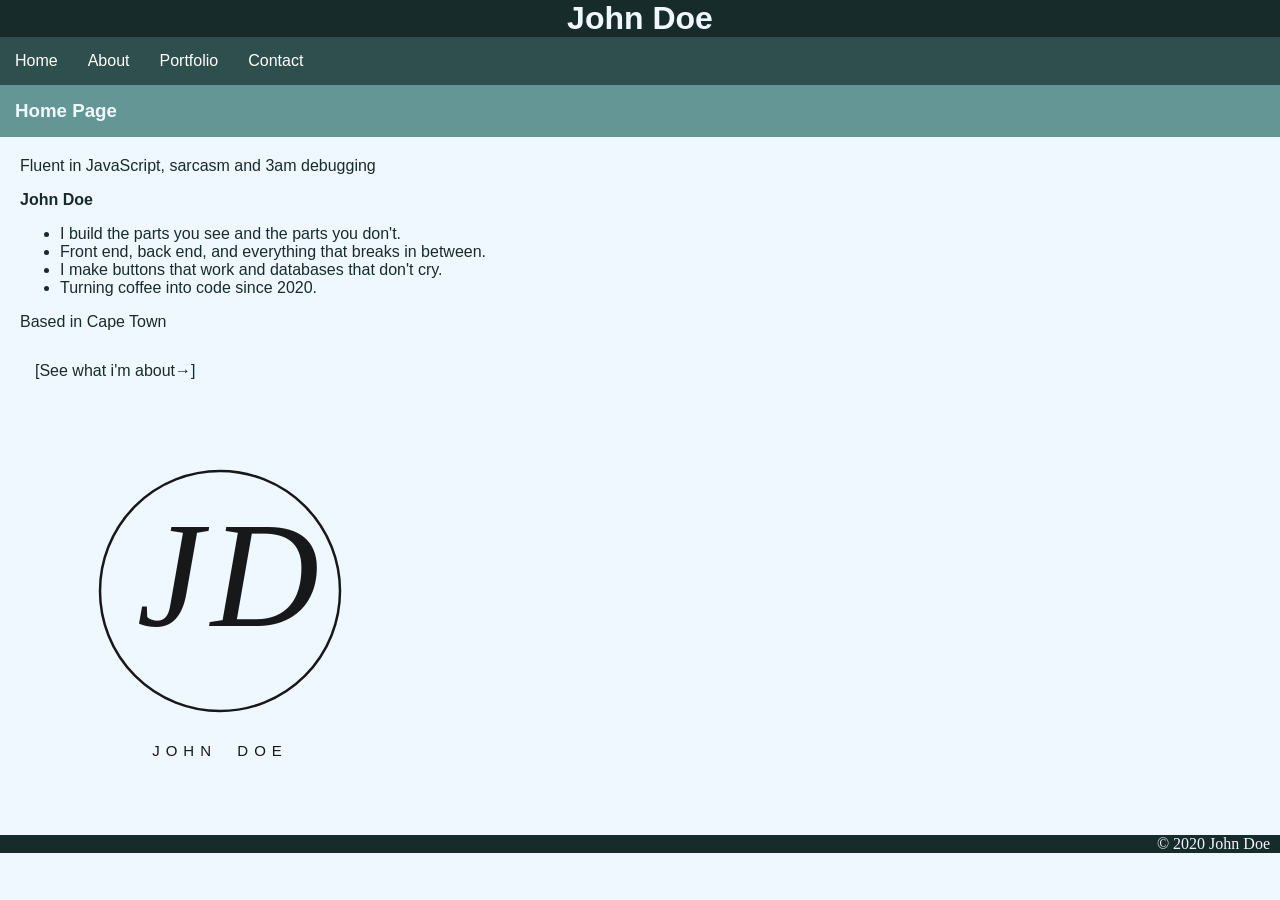
==== index.html @ 456c8f1e "inittial commit" ====
<!DOCTYPE html>
<html lang="en">
<head>
    <meta charset="UTF-8">
    <meta name="viewport" content="width=device-width, initial-scale=1.0">
    <title>Portfolio Website</title>
    <link rel="stylesheet" href="/styles/stylesheet.css"/>
</head>
<body>
    <header>
        <h1>John Doe</h1>   
            <nav class = "navbar">
                <ul>
                   <li><a href="index.html">Home</a></li>
                    <li><a href="/html-Pages/about.html">About</a></li>
                    <li><a href="/html-Pages/portfolio.html">Portfolio</a></li>
                    <li><a href="/html-Pages/contact.html">Contact</a></li>
                </ul>
            </nav>
    </header>

        <h3>Home Page</h3>

    <main>  
        <p class="homepage">Fluent in JavaScript, sarcasm and 3am debugging</p>
        <p class="homepage" id="name">John Doe</p>
            
            <ul class="homepage">
                <li>I build the parts you see and the parts you don't.</li>
                <li>Front end, back end, and everything that breaks in between.</li>
                <li>I make buttons that work and databases that don't cry.</li>
                <li>Turning coffee into code since 2020.</li>
            </ul>

        <p class="homepage">Based in Cape Town</p>
        <p class="homepage"><a href="about.html">[See what i'm about→]</a></p>

        <img src="images/john-doe-logo.svg" alt="logo" >
        
    </main>

    <footer>
        <span id="footer">© 2020 John Doe</span>
                     
    </footer>

</body>
</html>
---- styles/stylesheet.css ----
body{
    background-color: aliceblue;
    margin: 0px;
}
main{
    margin: 20px;
    font-family: Verdana, Geneva, Tahoma, sans-serif;
}
h1{
    text-align: center;
    font-family: Verdana, Geneva, Tahoma, sans-serif;
    background-color: rgb(24, 43, 43);
    color: aliceblue;
    margin: 0px;
}
h3{
    font-family: Verdana, Geneva, Tahoma, sans-serif;
    background-color: rgb(101, 150, 150);
    color: aliceblue;
    margin: 0px;
    text-align: left;
    padding: 15px;
}
.navbar ul{
    list-style-type: none;
    background-color: darkslategray;
    padding: 0px;
    margin: 0px;
    overflow: hidden;
    align-items: center;
    font-family: Verdana, Geneva, Tahoma, sans-serif;
}
.navbar a{
    color: white;
    text-decoration: none;
    padding: 15px;
    display: block;
    text-align: center;
}
.navbar a:hover{
    background-color: rgb(24, 43, 43);
}
.navbar li{
    float: left;
}
.homepage{
    color: rgb(24, 43, 43);
}
.homepage a{
    color: rgb(24, 43, 43);
    text-decoration: none;
    padding: 15px;
    display: block;
    text-align: left;
}
#name{
    font-weight: bold;
}
footer{
    text-align: right;
    margin-right: 0;
    background-color: rgb(24, 43, 43);
    color: aliceblue;
}
#footer{
    margin-right: 10px;
}
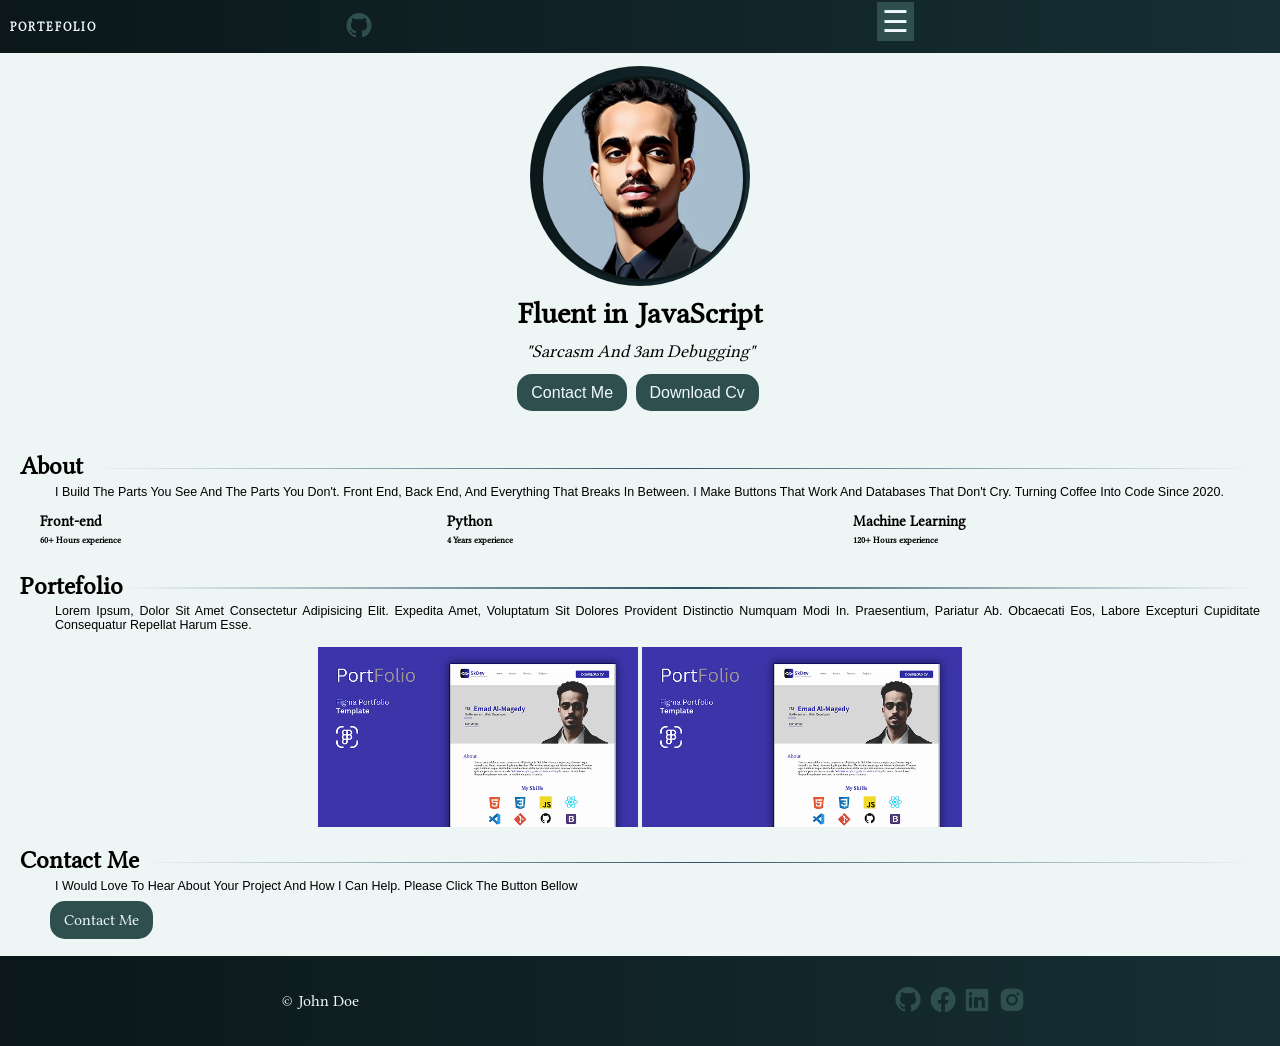
==== commit 1cda99a8: "updated-home-mobile-first" ====
--- a/index.html
+++ b/index.html
@@ -1,48 +1,189 @@
 <!DOCTYPE html>
 <html lang="en">
+
 <head>
     <meta charset="UTF-8">
     <meta name="viewport" content="width=device-width, initial-scale=1.0">
     <title>Portfolio Website</title>
-    <link rel="stylesheet" href="/styles/stylesheet.css"/>
+    <link rel="stylesheet" href="/styles/stylesheet.css" />
+    <link href='https://unpkg.com/boxicons@2.1.4/css/boxicons.min.css' rel='stylesheet'>
 </head>
+
 <body>
-    <header>
-        <h1>John Doe</h1>   
-            <nav class = "navbar">
-                <ul>
-                   <li><a href="index.html">Home</a></li>
-                    <li><a href="/html-Pages/about.html">About</a></li>
-                    <li><a href="/html-Pages/portfolio.html">Portfolio</a></li>
-                    <li><a href="/html-Pages/contact.html">Contact</a></li>
-                </ul>
-            </nav>
+    <!-- Header  section -->
+    <header class="header-container">
+        <p>
+            Portefolio
+        </p>
+    
+        <a class="Link-header" href=""> <i class='bx bxl-github'></i></a>
+
+        <nav class="nav-bar">
+            <button class="menu-btn" onclick="toggleMenu()">☰</button>
+
+    <ul id="nav-menu">
+        <li>
+                        <a href="index.html">Home</a>
+
+        </li>
+        <li>
+                        <a href="/html-Pages/about.html">About</a>
+
+        </li>
+        <li>
+                        <a href="/html-Pages/portfolio.html">Portfolio</a>
+
+        </li>
+        <li>
+                        <a href="/html-Pages/contact.html">Contact</a>
+
+        </li>
+    </ul>
+        </nav>
+
     </header>
 
-        <h3>Home Page</h3>
+    <!-- Main section -->
+    <main class="main-container">
 
-    <main>  
-        <p class="homepage">Fluent in JavaScript, sarcasm and 3am debugging</p>
-        <p class="homepage" id="name">John Doe</p>
+        <!-- Details on John Doe -->
+ <p id="hello">
+                Hello, I'm John Doe
+            </p>
+
+        
+
+        <div class="image-john">
+            <img class="Profile-img" src="/images/Rectangle 1.png" alt="john-doe">
+        </div>
+
+        <div class="title-container">
+           
+            <p id="job">Fluent in JavaScript <br> <span>"sarcasm and 3am debugging"</span></p>
+            <div class="contact-links">
+                <a  class="links-title" href="#" class="contact-main">Contact Me</a>
+                <a  class="links-title" href="#" class="download-cv"> Download Cv</a>
+
+
+            </div>
+
+        </div>
+
+        <!-- The about section in the main -->
+
+        <section class="about">
             
-            <ul class="homepage">
-                <li>I build the parts you see and the parts you don't.</li>
-                <li>Front end, back end, and everything that breaks in between.</li>
-                <li>I make buttons that work and databases that don't cry.</li>
-                <li>Turning coffee into code since 2020.</li>
-            </ul>
+            <div class="about-container">
+                <p>
+                      about 
+                </p>
+                  
+                    <div class="horizon">
+                        <hr>   
+                    </div>
+               
+            </div>
+            
+            <p id="more-details">
+                I build the parts you see and the parts you don't.
+                Front end, back end, and everything that breaks in between.
+                I make buttons that work and databases that don't cry.
+                Turning coffee into code since 2020.
+            </p>
 
-        <p class="homepage">Based in Cape Town</p>
-        <p class="homepage"><a href="about.html">[See what i'm about→]</a></p>
+            <div class="skills">
+                <p>
+                    Front-end <br>
+                    <span>
+                        60+ Hours experience
+                    </span>
+                </p>
+                <p>
+                    Python
+                    <br>
+                    <span>
+                        4 Years experience
+                    </span>
+                </p>
+                <p>
+                    Machine Learning
+                    <br>
+                    <span>
+                        120+ Hours experience
+                    </span>
+                </p>
+            </div>
 
-        <img src="images/john-doe-logo.svg" alt="logo" >
-        
+        </section>
+
+        <!-- The Portefolio section in the main -->
+        <section class="Portefolio">
+            
+            <div class="Portefolio-container">
+                <p>
+                      Portefolio
+                </p>
+                  
+                    <div class="horizon Portefolio">
+                        <hr>   
+                    </div>
+               
+            </div>
+            
+            <p id="more-details">
+               Lorem ipsum, dolor sit amet consectetur adipisicing elit. Expedita amet, voluptatum sit dolores provident distinctio numquam modi in. Praesentium, pariatur ab. Obcaecati eos, labore excepturi cupiditate consequatur repellat harum esse.
+            </p>
+
+            <div class="Portefolio-img">
+             <img class="project-image" src="/images/Port-1 1.png" alt="project">
+                         <img class="project-image"  src="/images/Port-1 1.png" alt="project">
+
+            </div>
+
+        </section>
+
+        <!-- Contact section in the Main -->
+         <div class="contact">
+             <div class="Contact-container">
+                <p>
+                      Contact Me
+                </p>
+                  
+                    <div class="horizon Contact-container">
+                        <hr>   
+                    </div>
+               
+            </div>
+            
+            <p id="more-details">
+                I would love to hear about your project and how i can help. Please click the Button bellow
+            </p>
+
+            <div class="contact-links Contact-container">
+                <a  class="links-title" href="#" class="contact-main">Contact Me</a>
+
+            </div>
+
+         </div>
     </main>
 
-    <footer>
-        <span id="footer">© 2020 John Doe</span>
-                     
+    <!-- footer container -->
+
+    <footer class="footer-container">
+        <p>
+           &copy John Doe
+        </p>
+        <div class="link-footer">
+            <i class='bx bxl-github'></i>
+            <i class='bx bxl-facebook-circle'></i>
+            <i class='bx bxl-linkedin-square'></i>
+            <i class='bx bxl-instagram-alt'></i>
+        </div>
+
     </footer>
+    
+    <script src="js/script.js"></script>
+</body>
+</body>
 
-</body>
-</html>
+</html>
--- a/styles/stylesheet.css
+++ b/styles/stylesheet.css
@@ -1,67 +1,338 @@
-body{
-    background-color: aliceblue;
-    margin: 0px;
-}
-main{
-    margin: 20px;
+/* =========================
+   Base / Mobile First
+   ========================= */
+
+@import url('https://fonts.googleapis.com/css2?family=Libertinus+Math&display=swap');
+
+html{
+    margin: 0;
+    padding: 0;
     font-family: Verdana, Geneva, Tahoma, sans-serif;
 }
-h1{
-    text-align: center;
-    font-family: Verdana, Geneva, Tahoma, sans-serif;
-    background-color: rgb(24, 43, 43);
-    color: aliceblue;
-    margin: 0px;
-}
-h3{
-    font-family: Verdana, Geneva, Tahoma, sans-serif;
-    background-color: rgb(101, 150, 150);
-    color: aliceblue;
-    margin: 0px;
-    text-align: left;
-    padding: 15px;
-}
-.navbar ul{
+
+body {
+    margin: 0;
+    display: grid;
+    grid-template-columns: 1fr;
+}
+
+a{
+    text-decoration: none;
+    color: aliceblue;
+}
+
+/* ----------------------------------------------------------
+    The hero section
+  ---------------------------------------------------------- */
+
+.header-container {
+    background: linear-gradient(90deg, #0b1719, #162f35);
+    color: aliceblue;
+    font-family:"Libertinus Math",system-ui;
+    font-weight: 600;
+    text-transform: uppercase;
+    display: grid;
+    grid-template-columns: 0.5fr 1fr 1fr;
+    align-items: center;
+    gap: 30px;
+    padding: 2px 10px;
+    position: fixed;
+    top: 0;
+    left: 0;
+    width: 100%;
+    z-index: 1000;
+}
+
+
+
+.header-container p{
+    font-size: 12px;
+    letter-spacing: 2px;
+}
+
+.Link-header{
+    margin-left: 60px;
+}
+
+
+
+.Link-header i,.link-footer i{
+    font-size: 30px;
+     color: darkslategray;
+}
+
+.Link-header i:hover , .link-footer i:hover{
+    color: #8bbfd5;
+}
+
+
+/*----------- the button nav ----------*/
+
+.nav-bar{
+    position: relative;
+    margin-left: 75px;
+}
+.nav-bar ul{
+    display: none;
     list-style-type: none;
-    background-color: darkslategray;
-    padding: 0px;
-    margin: 0px;
-    overflow: hidden;
-    align-items: center;
-    font-family: Verdana, Geneva, Tahoma, sans-serif;
-}
-.navbar a{
-    color: white;
+    padding: 0;
+    margin: 0;
+
+    position: fixed;
+    top: 50px;
+    right: 0px;
+
+    width: 198px;
+    height: 45vh;
+    opacity: 0.98;
+    background-color: #0b1719;
+    transition: left 0.3s ease;
+}
+
+.nav-bar li:hover{
+    background-color: #2c5364;
+}
+
+
+.menu-btn{
+    background: darkslategray;
+    color: aliceblue;
+    border: none;
+    font-size: 30px;
+    padding: 2px 5px;
+    cursor: pointer;
+    margin-bottom: 10px;
+}
+
+.menu-btn:hover{
+     background-color: #5f8da1
+}
+
+.nav-bar ul.show{
+    display: block;
+}
+
+.nav-bar li{
+    float: none;
+}
+
+.nav-bar a{
+    display: block;
+    color: aliceblue;
     text-decoration: none;
     padding: 15px;
-    display: block;
-    text-align: center;
-}
-.navbar a:hover{
-    background-color: rgb(24, 43, 43);
-}
-.navbar li{
-    float: left;
-}
-.homepage{
-    color: rgb(24, 43, 43);
-}
-.homepage a{
-    color: rgb(24, 43, 43);
-    text-decoration: none;
+    text-align: center;
+}
+
+.nav-bar a:hover{
+    background-color: #2a4f5e;
+}
+
+
+
+/* ===========================================================
+    The Main Content
+    ========================================================== */
+
+.main-container {
+    background-color: #eef5f5;
+    padding: 3px 20px 15px;
+}
+
+/* ----- the title ---------- */
+
+#hello{
+    font-family: "Libertinus Math", system-ui;
+    text-transform: capitalize;
+    font-size: 20px;
+    text-align: center;
+    font-weight: 600;
+}
+
+/* ----- The Image ------ */
+.image-john{
+    height : 200px;
+    width : 200px;
+    border-radius: 50%;
+    background:linear-gradient(90deg, #0b1719, #162f35);;
+    padding:10px;
+    margin-bottom: 10px;
+    margin: auto;
+}
+ .Profile-img{
+    height:100%;
+    width:100%;
+    object-fit: cover;
+    border-radius: 50%;
+    border:solid #0b1719;
+
+}
+
+/* ------- job title ------------ */
+#job{
+    font-family: "Libertinus Math", system-ui;
+    font-size: 30px;
+    font-weight: 900;
+    margin: 0;
+    padding: 10px;
+    text-align: center;
+}
+
+#job span{
+    font-size: 18px;
+    font-weight: 400;
+    text-transform: capitalize;
+    font-style: italic;
+}
+
+/* ------- The paragraphe ------- */
+
+
+.contact-links{
+text-align: center;
+margin: 10px;
+}
+
+.links-title{
+
+    padding: 10px 14px;
+    border: none;
+    background:darkslategray;
+    color:aliceblue;
+    font-size: 16px;
+    font-weight: 400;
+    border-radius: 15px;
+    cursor: pointer;
+    transition: all 0.3s ease;
+    margin-right: 4px;
+    
+}
+
+.links-title:hover{
+    background-color: #8bbfd5;
+}
+
+
+/* ==========================================
+    About section in the Index Html
+    =========================================== */
+
+    .about-container, .Portefolio-container,.Contact-container{
+        font-family:"Libertinus Math",system-ui ;
+        font-size: 25px;
+        font-weight: 800;
+        text-transform: capitalize;
+      
+    }
+
+    .about-container p , .Portefolio-container p, .Contact-container p {
+        display: inline;
+        float: left;
+        margin: 0;
+        padding: 0;
+    }
+
+    .horizon{
+        margin-top: 50px;
+        margin-left: 65px;
+        align-items: end;
+        padding: 3px;
+    }
+
+    .horizon hr{
+
+    border: none;
+    height: 1.5px;
+    background: linear-gradient(to right, transparent, #2c5364, transparent);
+}
+
+#more-details{
+    text-align: justify;
+    font-size: 12.5px;
+    margin: 0;
+    margin-left:35px;
+    text-transform: capitalize;
+}
+
+
+/* --------- skills side --------- */
+
+.skills{
+    display: grid;
+    grid-template-columns: 0.5fr 0.5fr 0.5fr;
+    font-family: "Libertinus Math",system-ui;
+    font-weight: 800;
+    font-size: 14.5px;
+    padding: 20px opx;
+    margin-left: 20px;
+}
+
+.skills p span{
+    font-size: 9px;
+}
+
+
+/* ==========================================
+    Portefolio section in the Index Html
+    =========================================== */
+
+.horizon.Portefolio{
+    margin-top: 10px;
+}
+
+.Portefolio-img{
+    text-align: center;
     padding: 15px;
-    display: block;
+    margin: 0;
+}
+
+.project-image{
+    height: 180px;
+    width: 320px;
+}
+
+.contact-links.Contact-container{
+    margin-top: 10px;
     text-align: left;
-}
-#name{
-    font-weight: bold;
-}
-footer{
-    text-align: right;
-    margin-right: 0;
-    background-color: rgb(24, 43, 43);
-    color: aliceblue;
-}
-#footer{
-    margin-right: 10px;
-}+    margin-left: 30px;
+}
+
+.horizon.Contact-container{
+    margin-top: 0;
+}
+
+.footer-container {
+    display: grid;
+    grid-template-columns: 1fr 1fr;
+    align-items: center;
+    text-align: center;
+    background: linear-gradient(90deg, #0b1719, #162f35);
+    color: aliceblue;
+    height: 90px;
+}
+
+.footer-container p{
+    font-family: "Libertinus Math",system-ui;
+
+.link-footer{
+    font-size: 25px;
+}
+
+/* ========================= */
+   Desktop / Larger Screens
+   ========================= */
+/* 
+@media screen and (min-width: 768px) {
+
+    .navbar li {
+        float: left;
+    }
+
+    .navbar a {
+        padding: 15px;
+    }
+
+    footer {
+        text-align: right;
+    }
+} */
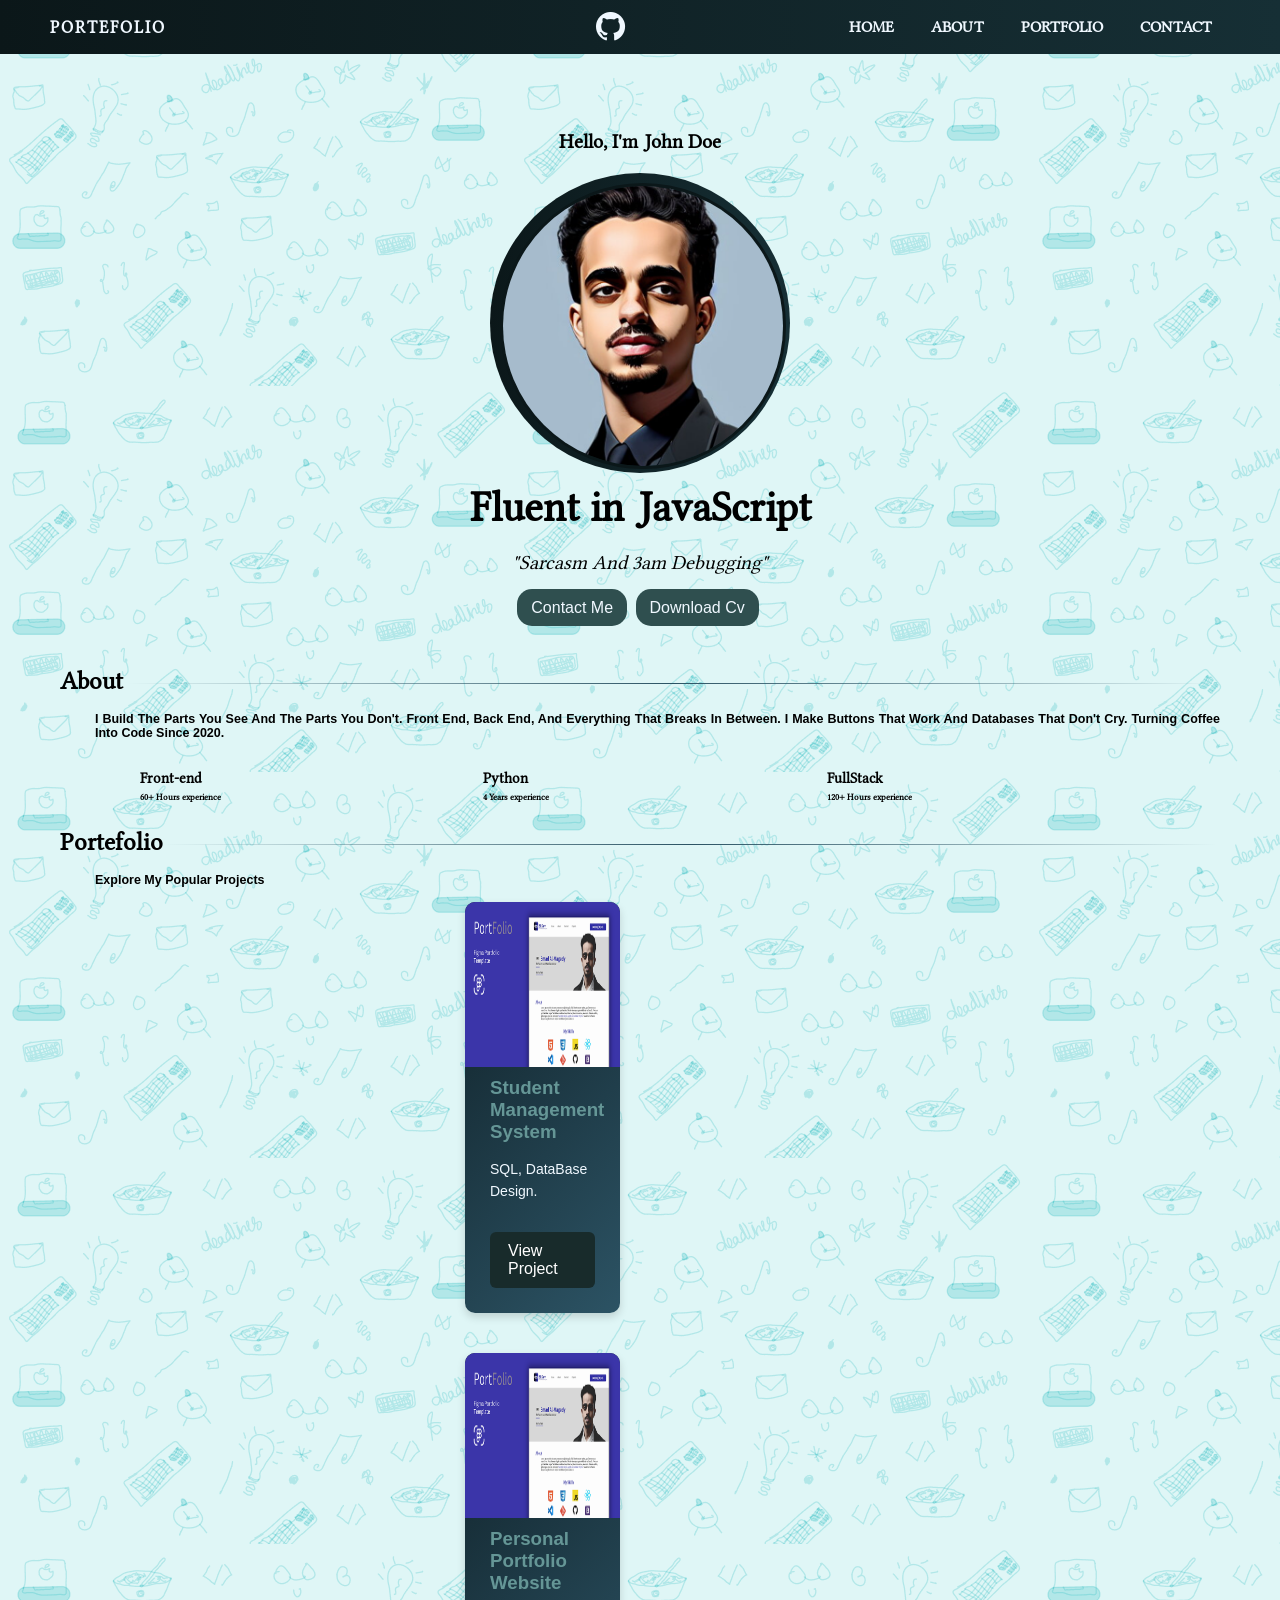
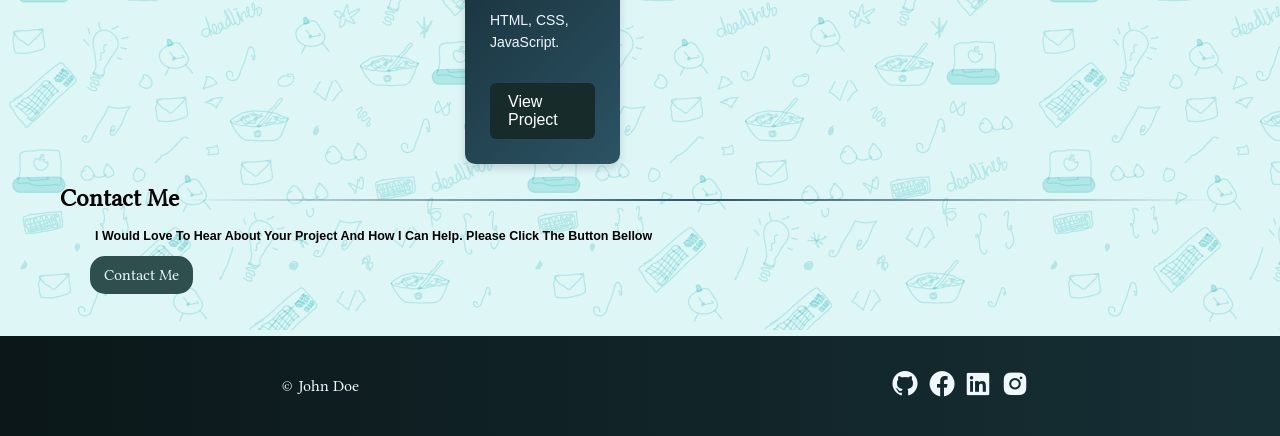
==== commit 18af4508: "mobile work perfectly on the index and portefolio page" ====
--- a/index.html
+++ b/index.html
@@ -5,7 +5,7 @@
     <meta charset="UTF-8">
     <meta name="viewport" content="width=device-width, initial-scale=1.0">
     <title>Portfolio Website</title>
-    <link rel="stylesheet" href="/styles/stylesheet.css" />
+    <link rel="stylesheet" href="styles/stylesheet.css" />
     <link href='https://unpkg.com/boxicons@2.1.4/css/boxicons.min.css' rel='stylesheet'>
 </head>
 
@@ -23,19 +23,19 @@
 
     <ul id="nav-menu">
         <li>
-                        <a href="index.html">Home</a>
-
-        </li>
-        <li>
-                        <a href="/html-Pages/about.html">About</a>
-
-        </li>
-        <li>
-                        <a href="/html-Pages/portfolio.html">Portfolio</a>
-
-        </li>
-        <li>
-                        <a href="/html-Pages/contact.html">Contact</a>
+                        <a href="index.html" target="_parent">Home</a>
+
+        </li>
+        <li>
+                        <a href="html-Pages/about.html" target="_parent">About</a>
+
+        </li>
+        <li>
+                        <a href="html-Pages/portfolio.html" target="_parent">Portfolio</a>
+
+        </li>
+        <li>
+                        <a href="html-Pages/contact.html" target="_parent">Contact</a>
 
         </li>
     </ul>
@@ -54,7 +54,7 @@
         
 
         <div class="image-john">
-            <img class="Profile-img" src="/images/Rectangle 1.png" alt="john-doe">
+            <img class="Profile-img" src="images/Rectangle 1.png" alt="john-doe">
         </div>
 
         <div class="title-container">
@@ -106,7 +106,7 @@
                     </span>
                 </p>
                 <p>
-                    Machine Learning
+                    FullStack
                     <br>
                     <span>
                         120+ Hours experience
@@ -131,14 +131,47 @@
             </div>
             
             <p id="more-details">
-               Lorem ipsum, dolor sit amet consectetur adipisicing elit. Expedita amet, voluptatum sit dolores provident distinctio numquam modi in. Praesentium, pariatur ab. Obcaecati eos, labore excepturi cupiditate consequatur repellat harum esse.
-            </p>
-
-            <div class="Portefolio-img">
-             <img class="project-image" src="/images/Port-1 1.png" alt="project">
-                         <img class="project-image"  src="/images/Port-1 1.png" alt="project">
-
-            </div>
+ Explore My Popular Projects           </p>
+
+            <div class="Project-Container">
+
+            <div class="Project-card">
+
+                <div class="Project-image">
+                    <!-- <span>Project 1</span> -->
+                   <img class="project-image" src="../images/Port-1 1.png" alt="project">
+                </div>
+
+                <div  class="Project-Info">
+                    <h3>Student Management System</h3>
+    
+                    <p class="technologies">
+                       SQL, DataBase Design.
+                    </p>
+                    <a href="#" class="Project-link">View Project</a>
+                </div>
+            </div>
+
+            <br>
+
+            <div class="Project-card">
+               <div class="Project-image">
+                    <!-- <span>Project 1</span> -->
+                   <img class="project-image" src="../images/Port-1 1.png" alt="project">
+                </div>
+
+               <div class="Project-Info">
+                <h3>Personal Portfolio Website</h3>
+
+                    <p class="technologies">
+                    HTML, CSS, JavaScript.
+                    </p> 
+                    <a href="#" class="Project-link">View Project</a> 
+               </div>
+
+            </div>
+            
+        </div>
 
         </section>
 
--- a/styles/stylesheet.css
+++ b/styles/stylesheet.css
@@ -1,122 +1,127 @@
+/* =========================================================
+   BASE / MOBILE FIRST
+   ========================================================= */
+
+@import url('https://fonts.googleapis.com/css2?family=Libertinus+Math&display=swap');
+
+
 /* =========================
-   Base / Mobile First
+   GENERAL
    ========================= */
 
-@import url('https://fonts.googleapis.com/css2?family=Libertinus+Math&display=swap');
-
-html{
+
+html {
     margin: 0;
     padding: 0;
+    width: 100%;
+    overflow-x: hidden;
     font-family: Verdana, Geneva, Tahoma, sans-serif;
+    background-color: #dff6f6;
 }
 
 body {
     margin: 0;
+    width: 100%;
     display: grid;
     grid-template-columns: 1fr;
-}
-
-a{
+    overflow-x: hidden;
+}
+
+a {
     text-decoration: none;
     color: aliceblue;
 }
 
-/* ----------------------------------------------------------
-    The hero section
-  ---------------------------------------------------------- */
-
+
+/* =========================================================
+   HEADER
+   ========================================================= */
+
+   main{
+    background: url("/images/doodle\ items.png") ;
+   }
 .header-container {
     background: linear-gradient(90deg, #0b1719, #162f35);
     color: aliceblue;
-    font-family:"Libertinus Math",system-ui;
+    font-family: "Libertinus Math", system-ui;
     font-weight: 600;
     text-transform: uppercase;
+
     display: grid;
-    grid-template-columns: 0.5fr 1fr 1fr;
+    grid-template-columns: 1fr 1fr 1fr;
     align-items: center;
-    gap: 30px;
-    padding: 2px 10px;
+
+    padding: 5px 10px;
+
     position: fixed;
     top: 0;
     left: 0;
+
     width: 100%;
+    box-sizing: border-box;
+
     z-index: 1000;
 }
-
-
-
-.header-container p{
+.header-container p {
     font-size: 12px;
     letter-spacing: 2px;
-}
-
-.Link-header{
-    margin-left: 60px;
-}
-
-
-
-.Link-header i,.link-footer i{
+    margin: 0;
+}
+
+.Link-header {
+    text-align: center;
+}
+
+.Link-header i,
+.link-footer i {
     font-size: 30px;
-     color: darkslategray;
-}
-
-.Link-header i:hover , .link-footer i:hover{
-    color: #8bbfd5;
-}
-
-
-/*----------- the button nav ----------*/
-
-.nav-bar{
-    position: relative;
-    margin-left: 75px;
-}
-.nav-bar ul{
+    color: aliceblue;
+}
+
+.Link-header i:hover,
+.link-footer i:hover {
+    color: rgb(101, 150, 150);
+
+}
+
+
+/* =========================================================
+   MOBILE NAVIGATION
+   ========================================================= */
+
+.nav-bar {
+    text-align: right;
+}
+
+.nav-bar ul {
     display: none;
+
     list-style-type: none;
     padding: 0;
     margin: 0;
 
     position: fixed;
     top: 50px;
-    right: 0px;
+    right: 0;
 
     width: 198px;
     height: 45vh;
+
     opacity: 0.98;
     background-color: #0b1719;
-    transition: left 0.3s ease;
-}
-
-.nav-bar li:hover{
-    background-color: #2c5364;
-}
-
-
-.menu-btn{
-    background: darkslategray;
-    color: aliceblue;
-    border: none;
-    font-size: 30px;
-    padding: 2px 5px;
-    cursor: pointer;
-    margin-bottom: 10px;
-}
-
-.menu-btn:hover{
-     background-color: #5f8da1
-}
-
-.nav-bar ul.show{
+
+    z-index: 1100;
+}
+
+.nav-bar ul.show {
     display: block;
 }
 
-.nav-bar li{
+.nav-bar li {
     float: none;
 }
 
-.nav-bar a{
+.nav-bar a {
     display: block;
     color: aliceblue;
     text-decoration: none;
@@ -124,24 +129,54 @@
     text-align: center;
 }
 
-.nav-bar a:hover{
+.nav-bar a:hover {
     background-color: #2a4f5e;
 }
 
-
-
-/* ===========================================================
-    The Main Content
-    ========================================================== */
+.nav-bar li:hover {
+    background-color:rgb(101, 150, 150);
+
+}
+
+
+/* =========================
+   MENU BUTTON
+   ========================= */
+
+.menu-btn {
+    background-color: darkslategray;
+    color: aliceblue;
+
+    border: none;
+
+    font-size: 30px;
+    padding: 0px 5px;
+    margin-bottom: 5px;
+
+    cursor: pointer;
+}
+
+.menu-btn:hover {
+        background-color: rgb(101, 150, 150);
+
+}
+
+
+/* =========================================================
+   MAIN CONTENT
+   ========================================================= */
 
 .main-container {
-    background-color: #eef5f5;
-    padding: 3px 20px 15px;
-}
-
-/* ----- the title ---------- */
-
-#hello{
+    
+    padding: 80px 20px 15px;
+}
+
+
+/* =========================================================
+   HERO / INTRO
+   ========================================================= */
+
+#hello {
     font-family: "Libertinus Math", system-ui;
     text-transform: capitalize;
     font-size: 20px;
@@ -149,190 +184,783 @@
     font-weight: 600;
 }
 
-/* ----- The Image ------ */
-.image-john{
-    height : 200px;
-    width : 200px;
+
+/* =========================
+   PROFILE IMAGE
+   ========================= */
+
+.image-john {
+    height: 200px;
+    width: 200px;
+
     border-radius: 50%;
-    background:linear-gradient(90deg, #0b1719, #162f35);;
-    padding:10px;
-    margin-bottom: 10px;
+
+    background: linear-gradient(90deg, #0b1719, #162f35);
+
+    padding: 10px;
     margin: auto;
 }
- .Profile-img{
-    height:100%;
-    width:100%;
+
+.Profile-img {
+    height: 100%;
+    width: 100%;
+
     object-fit: cover;
+
     border-radius: 50%;
-    border:solid #0b1719;
-
-}
-
-/* ------- job title ------------ */
-#job{
+    border: solid #0b1719;
+}
+
+
+/* =========================
+   JOB TITLE
+   ========================= */
+
+#job {
     font-family: "Libertinus Math", system-ui;
+
     font-size: 30px;
     font-weight: 900;
+
     margin: 0;
     padding: 10px;
+
     text-align: center;
 }
 
-#job span{
+#job span {
     font-size: 18px;
     font-weight: 400;
+
     text-transform: capitalize;
     font-style: italic;
 }
 
-/* ------- The paragraphe ------- */
-
-
-.contact-links{
-text-align: center;
-margin: 10px;
-}
-
-.links-title{
-
+
+/* =========================================================
+   CONTACT LINKS
+   ========================================================= */
+
+.contact-links {
+    text-align: center;
+    margin: 10px;
+}
+
+.links-title {
     padding: 10px 14px;
+
     border: none;
-    background:darkslategray;
-    color:aliceblue;
+
+    background-color: darkslategray;
+    color: aliceblue;
+
     font-size: 16px;
     font-weight: 400;
+
     border-radius: 15px;
+
     cursor: pointer;
-    transition: all 0.3s ease;
+
+    transition: background-color 0.3s ease;
+
     margin-right: 4px;
-    
-}
-
-.links-title:hover{
-    background-color: #8bbfd5;
-}
-
-
-/* ==========================================
-    About section in the Index Html
-    =========================================== */
-
-    .about-container, .Portefolio-container,.Contact-container{
-        font-family:"Libertinus Math",system-ui ;
-        font-size: 25px;
-        font-weight: 800;
-        text-transform: capitalize;
-      
-    }
-
-    .about-container p , .Portefolio-container p, .Contact-container p {
-        display: inline;
-        float: left;
-        margin: 0;
-        padding: 0;
-    }
-
-    .horizon{
-        margin-top: 50px;
-        margin-left: 65px;
-        align-items: end;
-        padding: 3px;
-    }
-
-    .horizon hr{
-
+}
+
+.links-title:hover {
+       background-color: rgb(101, 150, 150);
+
+}
+
+
+/* =========================================================
+   SECTION HEADINGS
+   ========================================================= */
+
+.about-container,
+.Portefolio-container,
+.Contact-container {
+    font-family: "Libertinus Math", system-ui;
+
+    font-size: 25px;
+    font-weight: 800;
+
+    text-transform: capitalize;
+}
+
+.about-container p,
+.Portefolio-container p,
+.Contact-container p {
+    display: inline;
+    float: left;
+
+    margin: 0;
+    padding: 0;
+}
+
+
+/* =========================================================
+   HORIZONTAL LINE
+   ========================================================= */
+
+.horizon {
+    margin-top: 50px;
+    margin-left: 65px;
+
+    padding: 3px;
+}
+
+.horizon hr {
     border: none;
+
     height: 1.5px;
-    background: linear-gradient(to right, transparent, #2c5364, transparent);
-}
-
-#more-details{
+
+    background: linear-gradient(
+        to right,
+        transparent,
+        #2c5364,
+        transparent
+    );
+}
+
+
+/* =========================
+   MORE DETAILS
+   ========================= */
+
+#more-details {
     text-align: justify;
+
     font-size: 12.5px;
-    margin: 0;
-    margin-left:35px;
+    font-weight: 600;
+
+    margin-bottom: 15px;
+    margin-left: 35px;
+
     text-transform: capitalize;
 }
 
 
-/* --------- skills side --------- */
-
-.skills{
+/* =========================================================
+   SKILLS
+   ========================================================= */
+
+.skills {
     display: grid;
-    grid-template-columns: 0.5fr 0.5fr 0.5fr;
-    font-family: "Libertinus Math",system-ui;
+
+    grid-template-columns: 1fr 1fr 1fr;
+
+    gap: 10px;
+
+    font-family: "Libertinus Math", system-ui;
+
     font-weight: 800;
     font-size: 14.5px;
-    padding: 20px opx;
+
     margin-left: 20px;
 }
 
-.skills p span{
+.skills p span {
     font-size: 9px;
 }
 
 
-/* ==========================================
-    Portefolio section in the Index Html
-    =========================================== */
-
-.horizon.Portefolio{
+/* =========================================================
+   PORTFOLIO SECTION ON INDEX
+   ========================================================= */
+
+.horizon.Portefolio {
     margin-top: 10px;
 }
 
-.Portefolio-img{
-    text-align: center;
-    padding: 15px;
-    margin: 0;
-}
-
-.project-image{
-    height: 180px;
-    width: 320px;
-}
-
-.contact-links.Contact-container{
+
+
+.project-image {
+    height: 165px;
+    width: 100%;
+    max-width: 350px;
+}
+
+
+/* =========================================================
+   CONTACT SECTION ON INDEX
+   ========================================================= */
+
+.contact-links.Contact-container {
     margin-top: 10px;
     text-align: left;
     margin-left: 30px;
 }
 
-.horizon.Contact-container{
+.horizon.Contact-container {
     margin-top: 0;
 }
+
+
+/* =========================================================
+   PORTFOLIO PAGE
+   ========================================================= */
+
+.Portfolio {
+    padding: 90px 20px 40px;
+
+    text-align: center;
+}
+
+.Portfolio h2 {
+    font-size: 30px;
+
+    margin-bottom: 10px;
+
+    color: rgb(24, 43, 43);
+}
+
+.Portfolio-Intro {
+    font-size: 16px;
+
+    margin-bottom: 30px;
+
+    color: rgb(24, 43, 43);
+}
+
+
+/* =========================================================
+   PROJECT CONTAINER
+   ========================================================= */
+
+.Project-Container {
+    display: grid;
+
+    grid-template-columns: 1fr;
+
+    gap: 10px;
+
+    max-width: 350px;
+    margin: auto;
+    /* margin-left:20px; */
+    margin-bottom: 20px;
+}
+
+
+/* =========================================================
+   PROJECT CARD
+   ========================================================= */
+
+.Project-card {
+    width: 100%;
+   
+    /* background-color: rgb(101, 150, 150); */
+     background: linear-gradient(
+        135deg,
+        #0f2027,
+        #2c5364
+    );
+
+
+    border-radius: 10px;
+
+    overflow: hidden;
+
+    box-shadow: 0 4px 8px rgba(0, 0, 0, 0.15);
+
+    transition:
+        transform 0.3s ease,
+        box-shadow 0.3s ease;
+}
+
+
+/* =========================================================
+   PROJECT IMAGE
+   ========================================================= */
+
+.Project-image {
+    height: 150px;
+
+    background: linear-gradient(
+        135deg,
+        #0f2027,
+        #2c5364
+    );
+
+    /* Grid instead of Flexbox */
+    display: grid;
+
+    place-items: center;
+
+    color: white;
+
+    font-size: 22px;
+
+    font-weight: bold;
+}
+
+
+/* =========================================================
+   PROJECT INFORMATION
+   ========================================================= */
+
+.Project-Info {
+    padding: 25px;
+
+    text-align: left;
+}
+
+.Project-Info h3 {
+    color: rgb(101, 150, 150); 
+
+    margin-top: 0;
+    margin-bottom: 12px;
+}
+
+.Project-Info p {
+    line-height: 1.6;
+
+    color:aliceblue;
+}
+
+.technologies {
+    margin-top: 15px;
+
+    font-size: 14px;
+}
+
+
+/* =========================================================
+   PROJECT LINK
+   ========================================================= */
+
+.Project-link {
+    display: inline-block;
+
+    margin-top: 15px;
+
+    padding: 10px 18px;
+
+    background-color: rgb(24, 43, 43);
+
+    color: white;
+
+    text-decoration: none;
+
+    border-radius: 6px;
+}
+
+.Project-link:hover {
+    background-color: rgb(101, 150, 150);
+}
+
+
+/* =========================================================
+   PROJECT HOVER
+   ========================================================= */
+
+.Project-card:hover {
+    transform: translateY(-8px);
+
+    box-shadow:
+        0 10px 20px rgba(0, 0, 0, 0.2);
+}
+
+
+/* =========================================================
+   CONTACT PAGE
+   ========================================================= */
+
+#contact {
+    padding: 90px 20px 40px;
+
+    text-align: center;
+}
+
+#contact h2 {
+    font-size: 30px;
+
+    margin-bottom: 20px;
+
+    color: rgb(24, 43, 43);
+}
+
+#contact p {
+    margin-bottom: 30px;
+
+    color: #555;
+
+    font-size: 16px;
+}
+
+
+/* =========================================================
+   FORM
+   ========================================================= */
+
+form {
+    max-width: 600px;
+
+    margin: 0 auto;
+
+    display: grid;
+
+    grid-template-columns: 1fr;
+
+    gap: 15px;
+}
+
+label {
+    text-align: left;
+
+    font-weight: bold;
+
+    color: rgb(24, 43, 43);
+}
+
+input,
+textarea {
+    width: 100%;
+
+    padding: 12px;
+
+    border: 1px solid #ccc;
+
+    border-radius: 6px;
+
+    font-family:
+        Verdana,
+        Geneva,
+        Tahoma,
+        sans-serif;
+
+    box-sizing: border-box;
+}
+
+form button {
+    padding: 12px;
+
+    background-color: rgb(24, 43, 43);
+
+    color: white;
+
+    border: none;
+
+    border-radius: 6px;
+
+    cursor: pointer;
+
+    transition:
+        background-color 0.3s ease;
+}
+
+form button:hover {
+    background-color: rgb(101, 150, 150);
+}
+
+
+/* =========================================================
+   FOOTER
+   ========================================================= */
 
 .footer-container {
     display: grid;
+
     grid-template-columns: 1fr 1fr;
+
     align-items: center;
+
     text-align: center;
-    background: linear-gradient(90deg, #0b1719, #162f35);
+
+    background: linear-gradient(
+        90deg,
+        #0b1719,
+        #162f35
+    );
+
     color: aliceblue;
-    height: 90px;
-}
-
-.footer-container p{
-    font-family: "Libertinus Math",system-ui;
-
-.link-footer{
+
+    min-height: 90px;
+}
+
+.footer-container p {
+    font-family: "Libertinus Math", system-ui;
+
+    margin: 0;
+}
+
+.link-footer {
     font-size: 25px;
 }
 
-/* ========================= */
-   Desktop / Larger Screens
-   ========================= */
-/* 
-@media screen and (min-width: 768px) {
-
-    .navbar li {
-        float: left;
-    }
-
-    .navbar a {
-        padding: 15px;
-    }
-
-    footer {
+#footer {
+    margin-right: 10px;
+}
+
+
+/* =========================================================
+   TABLET
+   768px+
+   ========================================================= */
+
+@media screen and (min-width: 710px) {
+
+    /* -------------------------
+       Header
+       ------------------------- */
+
+    .header-container {
+        grid-template-columns: 1fr 1fr 2fr;
+
+        padding: 5px 30px;
+
+        gap: 20px;
+    }
+
+    .header-container p {
+        font-size: 15px;
+    }
+
+    .Link-header {
+        margin-left: 0;
+    }
+
+
+    /* -------------------------
+       Navigation
+       ------------------------- */
+
+    .nav-bar {
+        margin-left: 0;
+
         text-align: right;
     }
-} */+
+    .menu-btn {
+        display: none;
+    }
+
+    .nav-bar ul {
+        display: grid;
+
+        grid-template-columns:
+            repeat(4, auto);
+
+        position: static;
+
+        width: auto;
+        height: auto;
+
+        opacity: 1;
+
+        background-color: transparent;
+    }
+
+    .nav-bar li {
+        float: none;
+    }
+
+    .nav-bar a {
+        padding: 15px 10px;
+    }
+
+
+    /* -------------------------
+       Main
+       ------------------------- */
+
+    .main-container {
+        padding: 100px 40px 30px;
+    }
+
+
+    /* -------------------------
+       Hero
+       ------------------------- */
+
+    .image-john {
+        height: 230px;
+        width: 230px;
+    }
+
+    #job {
+        font-size: 35px;
+    }
+
+
+    /* -------------------------
+       Skills
+       ------------------------- */
+
+    .skills {
+        grid-template-columns:
+            repeat(3, 1fr);
+
+        gap: 20px;
+    }
+
+
+    /* -------------------------
+       Portfolio
+       ------------------------- */
+
+    .Portfolio {
+        padding: 100px 40px 50px;
+    }
+
+    .Project-Container {
+        grid-template-columns:
+            repeat(2, 1fr);
+
+        gap: 30px;
+    }
+
+
+    /* -------------------------
+       Contact
+       ------------------------- */
+
+    #contact {
+        padding: 100px 40px 50px;
+    }
+}
+
+
+/* =========================================================
+   DESKTOP
+   1024px+
+   ========================================================= */
+
+@media screen and (min-width: 1024px) {
+
+    /* -------------------------
+       Header
+       ------------------------- */
+
+    .header-container {
+        grid-template-columns:
+            0.85fr 1fr 1fr;
+
+        padding: 8px 50px;
+    }
+
+    .header-container p {
+        font-size: 17px;
+    }
+
+    .Link-header i {
+        font-size: 35px;
+    }
+
+
+    /* -------------------------
+       Navigation
+       ------------------------- */
+
+    .nav-bar ul {
+        grid-template-columns:
+            repeat(4, auto);
+    }
+
+    .nav-bar a {
+        padding: 10px 0px;
+    }
+
+
+    /* -------------------------
+       Main
+       ------------------------- */
+
+    .main-container {
+        max-width: 1200px;
+
+        margin: auto;
+
+        padding:110px 60px 40px;
+    }
+
+
+    /* -------------------------
+       Hero
+       ------------------------- */
+
+    .image-john {
+        height: 280px;
+        width: 280px;
+    }
+
+    #job {
+        font-size: 42px;
+    }
+
+    #job span {
+        font-size: 20px;
+    }
+
+
+    /* -------------------------
+       Skills
+       ------------------------- */
+
+    .skills {
+        grid-template-columns:
+            repeat(3, 1fr);
+
+        gap: 30px;
+
+        max-width: 1000px;
+
+        margin: auto;
+    }
+
+
+    /* -------------------------
+       Portfolio
+       ------------------------- */
+
+    .Portfolio {
+        max-width: 1200px;
+
+        margin: auto;
+
+        padding:
+            110px 60px 60px;
+    }
+
+    .Portfolio h2 {
+        font-size: 36px;
+    }
+
+    .Portfolio-Intro {
+        font-size: 18px;
+    }
+
+    .Project-Container {
+        grid-template-columns:
+            repeat(2, 1fr);
+
+        gap: 40px;
+    }
+
+    .Project-card {
+        width: 100%;
+    }
+
+
+    /* -------------------------
+       Contact
+       ------------------------- */
+
+    #contact {
+        max-width: 1000px;
+
+        margin: auto;
+
+        padding:
+            110px 60px 60px;
+    }
+
+
+    /* -------------------------
+       Footer
+       ------------------------- */
+
+    .footer-container {
+        min-height: 100px;
+    }
+
+}
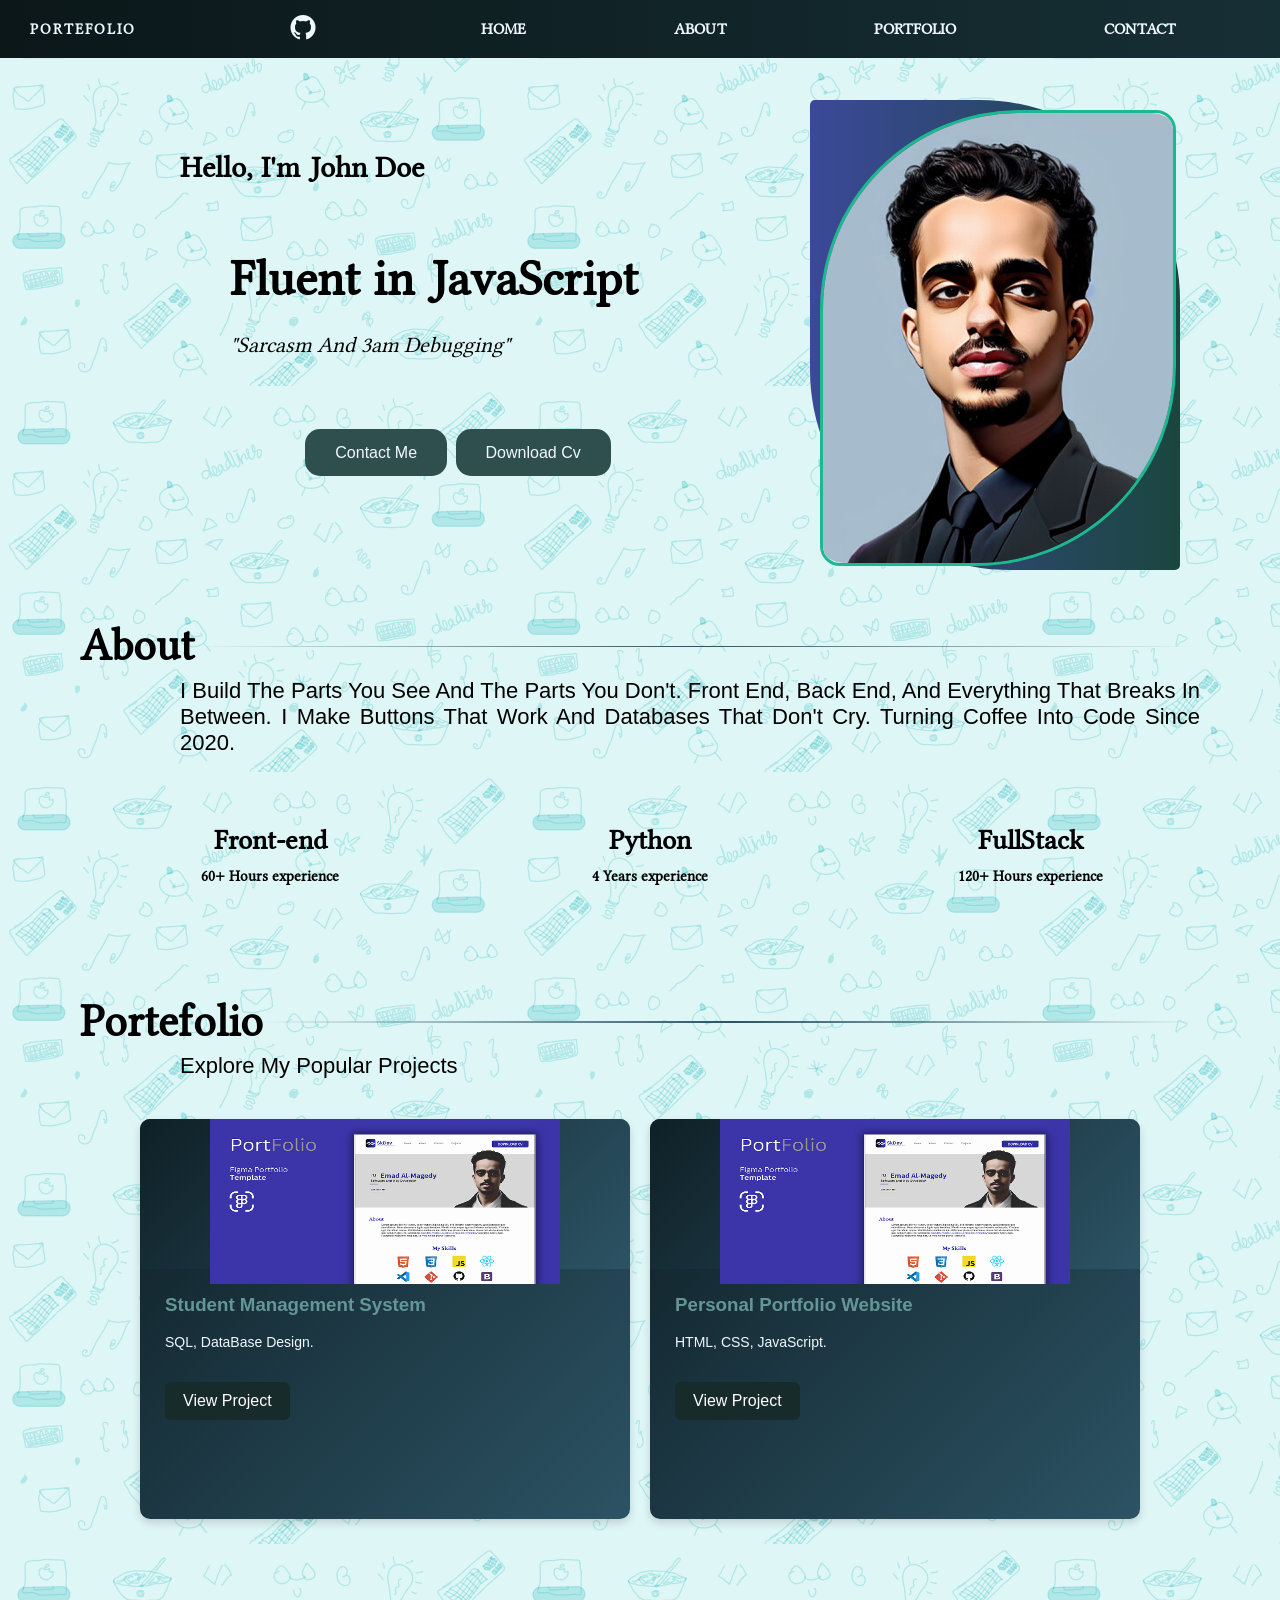
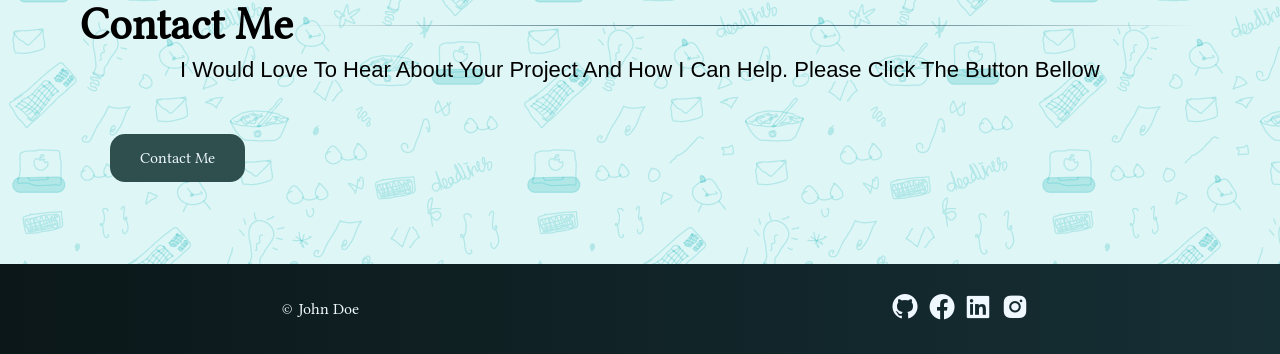
==== commit e97cdc2a: "desktop and tablet done on the index about and portefolion pages" ====
--- a/index.html
+++ b/index.html
@@ -15,30 +15,30 @@
         <p>
             Portefolio
         </p>
-    
+
         <a class="Link-header" href=""> <i class='bx bxl-github'></i></a>
 
         <nav class="nav-bar">
             <button class="menu-btn" onclick="toggleMenu()">☰</button>
 
-    <ul id="nav-menu">
-        <li>
-                        <a href="index.html" target="_parent">Home</a>
-
-        </li>
-        <li>
-                        <a href="html-Pages/about.html" target="_parent">About</a>
-
-        </li>
-        <li>
-                        <a href="html-Pages/portfolio.html" target="_parent">Portfolio</a>
-
-        </li>
-        <li>
-                        <a href="html-Pages/contact.html" target="_parent">Contact</a>
-
-        </li>
-    </ul>
+            <ul id="nav-menu">
+                <li>
+                    <a href="index.html" target="_parent">Home</a>
+
+                </li>
+                <li>
+                    <a href="html-Pages/about.html" target="_parent">About</a>
+
+                </li>
+                <li>
+                    <a href="html-Pages/portfolio.html" target="_parent">Portfolio</a>
+
+                </li>
+                <li>
+                    <a href="html-Pages/contact.html" target="_parent">Contact</a>
+
+                </li>
+            </ul>
         </nav>
 
     </header>
@@ -47,43 +47,46 @@
     <main class="main-container">
 
         <!-- Details on John Doe -->
- <p id="hello">
-                Hello, I'm John Doe
-            </p>
-
-        
+         <div class="hero-section">
+            <p id="hello">
+            Hello, I'm John Doe
+        </p>
+
+
 
         <div class="image-john">
             <img class="Profile-img" src="images/Rectangle 1.png" alt="john-doe">
         </div>
 
         <div class="title-container">
-           
+
             <p id="job">Fluent in JavaScript <br> <span>"sarcasm and 3am debugging"</span></p>
             <div class="contact-links">
-                <a  class="links-title" href="#" class="contact-main">Contact Me</a>
-                <a  class="links-title" href="#" class="download-cv"> Download Cv</a>
-
-
-            </div>
-
-        </div>
+                <a class="links-title" href="#" class="contact-main">Contact Me</a>
+                <a class="links-title" href="#" class="download-cv"> Download Cv</a>
+
+
+            </div>
+
+        </div>
+         </div>
+        
 
         <!-- The about section in the main -->
 
         <section class="about">
-            
+
             <div class="about-container">
                 <p>
-                      about 
-                </p>
-                  
-                    <div class="horizon">
-                        <hr>   
-                    </div>
-               
-            </div>
-            
+                    about
+                </p>
+
+                <div class="horizon">
+                    <hr>
+                </div>
+
+            </div>
+
             <p id="more-details">
                 I build the parts you see and the parts you don't.
                 Front end, back end, and everything that breaks in between.
@@ -118,93 +121,92 @@
 
         <!-- The Portefolio section in the main -->
         <section class="Portefolio">
-            
+
             <div class="Portefolio-container">
                 <p>
-                      Portefolio
-                </p>
-                  
-                    <div class="horizon Portefolio">
-                        <hr>   
-                    </div>
-               
-            </div>
-            
+                    Portefolio
+                </p>
+
+                <div class="horizon Portefolio">
+                    <hr>
+                </div>
+
+            </div>
+
             <p id="more-details">
- Explore My Popular Projects           </p>
+                Explore My Popular Projects </p>
 
             <div class="Project-Container">
 
-            <div class="Project-card">
-
-                <div class="Project-image">
-                    <!-- <span>Project 1</span> -->
-                   <img class="project-image" src="../images/Port-1 1.png" alt="project">
-                </div>
-
-                <div  class="Project-Info">
-                    <h3>Student Management System</h3>
-    
-                    <p class="technologies">
-                       SQL, DataBase Design.
-                    </p>
-                    <a href="#" class="Project-link">View Project</a>
-                </div>
-            </div>
-
-            <br>
-
-            <div class="Project-card">
-               <div class="Project-image">
-                    <!-- <span>Project 1</span> -->
-                   <img class="project-image" src="../images/Port-1 1.png" alt="project">
-                </div>
-
-               <div class="Project-Info">
-                <h3>Personal Portfolio Website</h3>
-
-                    <p class="technologies">
-                    HTML, CSS, JavaScript.
-                    </p> 
-                    <a href="#" class="Project-link">View Project</a> 
-               </div>
-
-            </div>
-            
-        </div>
+                <div class="Project-card">
+
+                    <div class="Project-image">
+                        <!-- <span>Project 1</span> -->
+                        <img class="project-image" src="images/Port-1 1.png" alt="project">
+                    </div>
+
+                    <div class="Project-Info">
+                        <h3>Student Management System</h3>
+
+                        <p class="technologies">
+                            SQL, DataBase Design.
+                        </p>
+                        <a href="html-Pages/portfolio.html" class="Project-link">View Project</a>
+                    </div>
+                </div>
+
+
+                <div class="Project-card">
+                    <div class="Project-image">
+                        <!-- <span>Project 1</span> -->
+                        <img class="project-image" src="images/Port-1 1.png" alt="project">
+                    </div>
+
+                    <div class="Project-Info">
+                        <h3>Personal Portfolio Website</h3>
+
+                        <p class="technologies">
+                            HTML, CSS, JavaScript.
+                        </p>
+                        <a href="html-Pages/portfolio.html" class="Project-link">View Project</a>
+                    </div>
+
+                </div>
+
+            </div>
 
         </section>
 
         <!-- Contact section in the Main -->
-         <div class="contact">
-             <div class="Contact-container">
-                <p>
-                      Contact Me
-                </p>
-                  
-                    <div class="horizon Contact-container">
-                        <hr>   
-                    </div>
-               
-            </div>
-            
+        <div class="contact">
+            <div class="Contact-container">
+                <p>
+                    Contact Me
+                </p>
+
+                <div class="horizon Contact-container">
+                    <hr>
+                </div>
+
+            </div>
+
             <p id="more-details">
                 I would love to hear about your project and how i can help. Please click the Button bellow
             </p>
 
             <div class="contact-links Contact-container">
-                <a  class="links-title" href="#" class="contact-main">Contact Me</a>
-
-            </div>
-
-         </div>
+                <a class="links-title" href="#" class="contact-main">Contact Me</a>
+
+            </div>
+
+        </div>
     </main>
 
     <!-- footer container -->
 
     <footer class="footer-container">
         <p>
-           &copy John Doe
+            &copy; John Doe
         </p>
         <div class="link-footer">
             <i class='bx bxl-github'></i>
@@ -214,7 +216,7 @@
         </div>
 
     </footer>
-    
+
     <script src="js/script.js"></script>
 </body>
 </body>
--- a/styles/stylesheet.css
+++ b/styles/stylesheet.css
@@ -13,7 +13,7 @@
 html {
     margin: 0;
     padding: 0;
-    width: 100%;
+    min-height: 100%;
     overflow-x: hidden;
     font-family: Verdana, Geneva, Tahoma, sans-serif;
     background-color: #dff6f6;
@@ -21,9 +21,10 @@
 
 body {
     margin: 0;
-    width: 100%;
+    min-height: 100vh;
+
     display: grid;
-    grid-template-columns: 1fr;
+    grid-template-rows: 1fr;
     overflow-x: hidden;
 }
 
@@ -38,7 +39,7 @@
    ========================================================= */
 
    main{
-    background: url("/images/doodle\ items.png") ;
+    background: url("../images/doodle\ items.png") ;
    }
 .header-container {
     background: linear-gradient(90deg, #0b1719, #162f35);
@@ -561,95 +562,103 @@
 }
 
 
-/* =========================================================
+/* =========================================
    CONTACT PAGE
-   ========================================================= */
-
-#contact {
-    padding: 90px 20px 40px;
-
+   ========================================= */
+
+.contact-page {
+    padding: 10px 20px 40px;
+    background-color: #eef5f5;
     text-align: center;
 }
 
-#contact h2 {
+.contact-page h2 {
+    font-family: "Libertinus Math", system-ui;
     font-size: 30px;
-
-    margin-bottom: 20px;
-
     color: rgb(24, 43, 43);
-}
-
-#contact p {
+    margin-bottom: 10px;
+}
+
+.contact-page > p {
+    color: #555;
+    font-size: 14px;
+    line-height: 1.6;
     margin-bottom: 30px;
-
-    color: #555;
-
-    font-size: 16px;
-}
-
-
-/* =========================================================
-   FORM
-   ========================================================= */
-
-form {
+}
+
+
+/* =========================================
+   CONTACT FORM
+   ========================================= */
+
+.contact-page form {
+    display: grid;
+    grid-template-columns: 1fr;
+    gap: 12px;
+
     max-width: 600px;
-
     margin: 0 auto;
 
-    display: grid;
-
-    grid-template-columns: 1fr;
-
-    gap: 15px;
-}
-
-label {
     text-align: left;
-
+}
+
+.contact-page label {
     font-weight: bold;
-
     color: rgb(24, 43, 43);
 }
 
-input,
-textarea {
+.contact-page input,
+.contact-page textarea {
     width: 100%;
+    box-sizing: border-box;
 
     padding: 12px;
 
     border: 1px solid #ccc;
-
     border-radius: 6px;
 
-    font-family:
-        Verdana,
-        Geneva,
-        Tahoma,
-        sans-serif;
-
-    box-sizing: border-box;
-}
-
-form button {
+    font-family: Verdana, Geneva, Tahoma, sans-serif;
+
+    background-color: white;
+}
+
+.contact-page textarea {
+    resize: vertical;
+}
+
+.contact-page input:focus,
+.contact-page textarea:focus {
+    outline: none;
+    border: 2px solid #2c5364;
+}
+
+
+/* =========================================
+   SEND BUTTON
+   ========================================= */
+
+.contact-page button {
     padding: 12px;
 
     background-color: rgb(24, 43, 43);
-
     color: white;
 
     border: none;
-
     border-radius: 6px;
 
     cursor: pointer;
 
-    transition:
-        background-color 0.3s ease;
-}
-
-form button:hover {
+    font-size: 15px;
+
+    transition: background-color 0.3s ease;
+}
+
+.contact-page button:hover {
     background-color: rgb(101, 150, 150);
+}
+
+.contact-img{
+    height: 190px;
 }
 
 
@@ -704,7 +713,7 @@
        ------------------------- */
 
     .header-container {
-        grid-template-columns: 1fr 1fr 2fr;
+        grid-template-columns: 1fr 1fr 5fr;
 
         padding: 5px 30px;
 
@@ -773,24 +782,81 @@
        ------------------------- */
 
     .image-john {
-        height: 230px;
-        width: 230px;
-    }
+        height: 350px;
+        width: 350px;
+        float: right;
+        border-radius: 5px 200px;
+          background: linear-gradient(90deg, #3b4998, #1b463f);
+    }
+
+    .Profile-img{
+        border-radius: 200px 20px;
+        border: solid rgb(26, 185, 143);
+    }
+
+    .hero-section{
+        display: block;
+        height: 420px;
+    }
+
+    #hello{
+        font-size: 25px;
+        /* text-align: left; */
+        display: inline;
+        
+    }
+    
 
     #job {
-        font-size: 35px;
-    }
+        font-size: 40px;
+        text-align: left;
+        padding: 50px 0px
+    }
+
+#job span {
+    font-size: 22px;
+}
+
+
+.contact-links{
+    margin-top: 30px;
+    text-align: left;
+}
+
+.links-title{
+    padding: 15px 10px;
+}
 
 
     /* -------------------------
-       Skills
-       ------------------------- */
+       About in Index page
+    ------------------------- */
+
+    .about-container,
+.Portefolio-container,
+.Contact-container {
+
+    font-size: 35px;
+
+}
+
+#more-details{
+    font-size: 17px;
+    font-weight: 500;
+    margin: 5px 0 7px 50px;
+}
 
     .skills {
         grid-template-columns:
             repeat(3, 1fr);
 
-        gap: 20px;
+        gap: 40px;
+        font-size: 23px;
+        text-align: center;
+    }
+
+    .skills p span{
+        font-size: 15px;
     }
 
 
@@ -803,10 +869,11 @@
     }
 
     .Project-Container {
-        grid-template-columns:
-            repeat(2, 1fr);
-
-        gap: 30px;
+        grid-template-columns:repeat(2, 1fr);
+        max-width: 700px;
+        gap: 20px;
+        
+    
     }
 
 
@@ -825,142 +892,80 @@
    1024px+
    ========================================================= */
 
+/* =========================================================
+   DESKTOP
+   ========================================================= */
+
+
 @media screen and (min-width: 1024px) {
 
-    /* -------------------------
-       Header
-       ------------------------- */
-
-    .header-container {
-        grid-template-columns:
-            0.85fr 1fr 1fr;
-
-        padding: 8px 50px;
-    }
-
-    .header-container p {
-        font-size: 17px;
-    }
-
-    .Link-header i {
-        font-size: 35px;
-    }
-
-
-    /* -------------------------
-       Navigation
-       ------------------------- */
-
-    .nav-bar ul {
-        grid-template-columns:
-            repeat(4, auto);
-    }
-
-    .nav-bar a {
-        padding: 10px 0px;
-    }
-
-
-    /* -------------------------
-       Main
-       ------------------------- */
-
-    .main-container {
-        max-width: 1200px;
-
-        margin: auto;
-
-        padding:110px 60px 40px;
-    }
-
-
-    /* -------------------------
-       Hero
-       ------------------------- */
-
-    .image-john {
-        height: 280px;
-        width: 280px;
-    }
-
-    #job {
-        font-size: 42px;
-    }
-
-    #job span {
-        font-size: 20px;
-    }
-
-
-    /* -------------------------
-       Skills
-       ------------------------- */
-
-    .skills {
-        grid-template-columns:
-            repeat(3, 1fr);
-
-        gap: 30px;
-
-        max-width: 1000px;
-
-        margin: auto;
-    }
-
-
-    /* -------------------------
+
+    .main-container{
+        padding: 80px;
+    }
+
+
+    .image-john{
+        height: 450px;
+        width: 350px;
+    }
+    
+    .hero-section{
+        padding: 20px;
+    }
+    #hello{
+        font-size: 30px;
+        float: left;
+        padding: 20px;
+        margin-left: 60px;
+        display: block;
+    }
+
+    #job{
+        margin-top: 100px;
+        margin-left: 130px;
+        font-size: 50px;
+    }
+
+    .contact-links{
+        text-align: center;
+    }
+
+    .links-title{
+        padding: 15px 30px;
+    }
+
+        /* -------------------------
+       About in Index page
+    ------------------------- */
+
+    .about-container,
+.Portefolio-container,
+.Contact-container {
+
+    font-size: 45px;
+    
+margin-top: 80px;
+
+}
+
+
+#more-details{
+    font-size: 22px;
+    margin-left: 100px;
+    margin-bottom: 40px;
+}
+
+.skills{
+    font-size: 28px;
+}
+
+/* -------------------------
        Portfolio
        ------------------------- */
 
-    .Portfolio {
-        max-width: 1200px;
-
-        margin: auto;
-
-        padding:
-            110px 60px 60px;
-    }
-
-    .Portfolio h2 {
-        font-size: 36px;
-    }
-
-    .Portfolio-Intro {
-        font-size: 18px;
-    }
-
-    .Project-Container {
-        grid-template-columns:
-            repeat(2, 1fr);
-
-        gap: 40px;
-    }
-
-    .Project-card {
-        width: 100%;
-    }
-
-
-    /* -------------------------
-       Contact
-       ------------------------- */
-
-    #contact {
+    .Project-Container{
         max-width: 1000px;
-
-        margin: auto;
-
-        padding:
-            110px 60px 60px;
-    }
-
-
-    /* -------------------------
-       Footer
-       ------------------------- */
-
-    .footer-container {
-        min-height: 100px;
-    }
-
-}+        height: 400px;
+    }
+  }
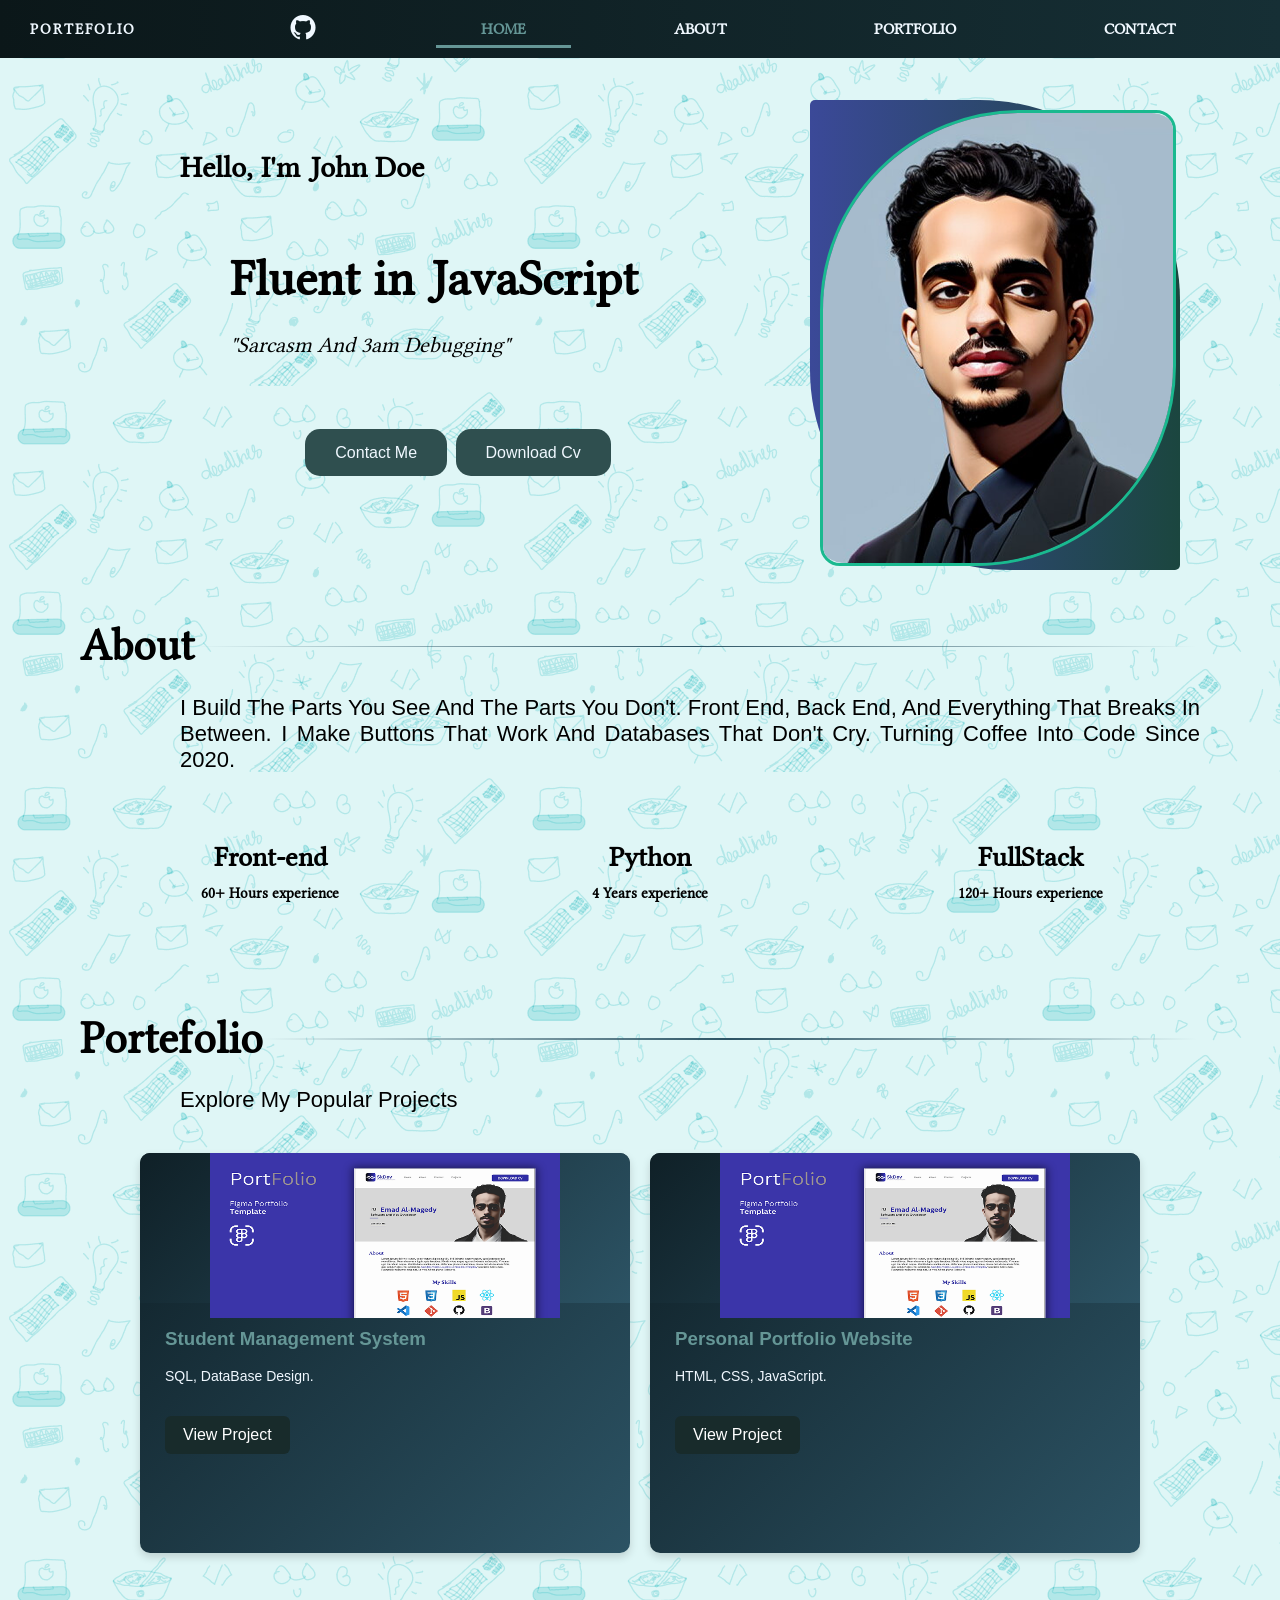
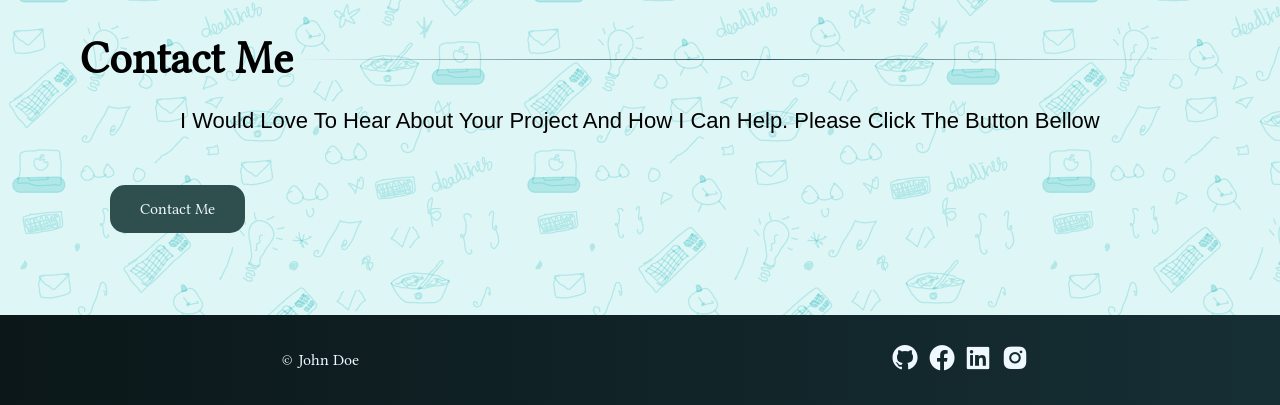
==== commit 14fc75cf: "final touches of the project" ====
--- a/index.html
+++ b/index.html
@@ -13,17 +13,17 @@
     <!-- Header  section -->
     <header class="header-container">
         <p>
-            Portefolio
+             <a href="index.html" target="_parent" >Portefolio</a>
         </p>
 
-        <a class="Link-header" href=""> <i class='bx bxl-github'></i></a>
+        <a class="Link-header" href="https://github.com/Sensei-kaboto/Portefolio_Belgiumcampus"> <i class='bx bxl-github'></i></a>
 
         <nav class="nav-bar">
             <button class="menu-btn" onclick="toggleMenu()">☰</button>
 
             <ul id="nav-menu">
                 <li>
-                    <a href="index.html" target="_parent">Home</a>
+                    <a href="index.html" target="_parent" class="active">Home</a>
 
                 </li>
                 <li>
@@ -62,8 +62,8 @@
 
             <p id="job">Fluent in JavaScript <br> <span>"sarcasm and 3am debugging"</span></p>
             <div class="contact-links">
-                <a class="links-title" href="#" class="contact-main">Contact Me</a>
-                <a class="links-title" href="#" class="download-cv"> Download Cv</a>
+                <a class="links-title" href="html-Pages/contact.html" class="contact-main">Contact Me</a>
+                <a class="links-title" href="files/WPR181-StudyGuide.pdf" class="download-cv" target="_blank"> Download Cv</a>
 
 
             </div>
@@ -94,7 +94,7 @@
                 Turning coffee into code since 2020.
             </p>
 
-            <div class="skills">
+            <div class="Skills-index">
                 <p>
                     Front-end <br>
                     <span>
@@ -195,7 +195,7 @@
             </p>
 
             <div class="contact-links Contact-container">
-                <a class="links-title" href="#" class="contact-main">Contact Me</a>
+                <a class="links-title" href="html-Pages/contact.html" class="contact-main">Contact Me</a>
 
             </div>
 
--- a/styles/stylesheet.css
+++ b/styles/stylesheet.css
@@ -90,6 +90,33 @@
    MOBILE NAVIGATION
    ========================================================= */
 
+.nav-bar a {
+    position: relative;
+    display: block;
+    color: aliceblue;
+    text-decoration: none;
+    padding: 15px;
+    text-align: center;
+}
+
+.nav-bar a:hover {
+    background-color: #2a4f5e;
+}
+
+.nav-bar a.active {
+    color: rgb(101, 150, 150);
+}
+
+.nav-bar a.active::after {
+    content: "";
+    position: absolute;
+    width: 70%;
+    height: 3px;
+    bottom: 5px;
+    left: 15%;
+    background-color: rgb(101, 150, 150);
+}
+
 .nav-bar {
     text-align: right;
 }
@@ -345,7 +372,7 @@
    SKILLS
    ========================================================= */
 
-.skills {
+.Skills-index {
     display: grid;
 
     grid-template-columns: 1fr 1fr 1fr;
@@ -360,7 +387,7 @@
     margin-left: 20px;
 }
 
-.skills p span {
+.Skills-index p span {
     font-size: 9px;
 }
 
@@ -843,10 +870,10 @@
 #more-details{
     font-size: 17px;
     font-weight: 500;
-    margin: 5px 0 7px 50px;
-}
-
-    .skills {
+    /* margin: 5px 0 7px 50px; */
+}
+
+    .Skills-index {
         grid-template-columns:
             repeat(3, 1fr);
 
@@ -855,7 +882,7 @@
         text-align: center;
     }
 
-    .skills p span{
+    .Skills-index p span{
         font-size: 15px;
     }
 
@@ -884,6 +911,24 @@
     #contact {
         padding: 100px 40px 50px;
     }
+
+        .about-page .skills {
+        grid-template-columns: repeat(3, 1fr);
+        gap: 18px;
+    }
+
+    .about-page .skills .skill {
+        font-size: 16px;
+    }
+
+    .about-page .skills .skill span {
+        font-size: 13px;
+    }
+
+    .about-page .skill-description {
+        padding: 25px;
+        margin-top: 25px;
+    }
 }
 
 
@@ -892,9 +937,6 @@
    1024px+
    ========================================================= */
 
-/* =========================================================
-   DESKTOP
-   ========================================================= */
 
 
 @media screen and (min-width: 1024px) {
@@ -956,7 +998,7 @@
     margin-bottom: 40px;
 }
 
-.skills{
+.Skills-index{
     font-size: 28px;
 }
 
@@ -968,4 +1010,169 @@
         max-width: 1000px;
         height: 400px;
     }
-  }+
+
+
+      .about-page .skills {
+        grid-template-columns: repeat(3, 1fr);
+        gap: 22px;
+    }
+
+    .about-page .skills .skill {
+        font-size: 17px;
+        padding: 18px 22px;
+    }
+
+    .about-page .skills .skill span {
+        font-size: 14px;
+    }
+
+    .about-page .skill-description {
+        padding: 30px;
+        font-size: 17px;
+    }
+
+  }
+
+/* =========================================
+   ABOUT PAGE SKILLS - MOBILE FIRST
+   ========================================= */
+
+/* Skills container - Mobile */
+.about-page .skills {
+    display: grid;
+    grid-template-columns: 1fr;
+    gap: 14px;
+
+    margin-left: 0;
+    margin-top: 20px;
+
+    font-family: "Libertinus Math", system-ui;
+    font-weight: 800;
+
+    text-align: left;
+}
+
+
+
+   .about-page .horizon{
+    margin-top: 0;
+   }
+
+/* Skills container */
+.about-page .skills {
+    display: grid;
+    grid-template-columns: 1fr;
+    gap: 14px;
+
+    margin-left: 0;
+
+    font-family: "Libertinus Math", system-ui;
+    font-weight: 800;
+
+    text-align: left;
+}
+
+
+/* =========================================
+   SKILL CARDS
+   ========================================= */
+
+.about-page .skills .skill {
+    display: flex;
+    justify-content: space-between;
+    align-items: center;
+
+    font-family: inherit;
+    font-size: 15px;
+    text-align: left;
+
+    background: linear-gradient(
+        135deg,
+        #0f2027,
+        #2c5364
+    );
+
+    color: aliceblue;
+
+    margin: 0;
+    padding: 16px 20px;
+
+    border: none;
+    border-left: 4px solid rgb(101, 150, 150);
+    border-radius: 10px;
+
+    box-shadow: 0 4px 8px rgba(0, 0, 0, 0.15);
+
+    cursor: pointer;
+
+    transition:
+        transform 0.3s ease,
+        box-shadow 0.3s ease;
+}
+
+
+/* Hover effect */
+.about-page .skills .skill:hover {
+    transform: translateY(-4px);
+
+    box-shadow:
+        0 8px 16px rgba(0, 0, 0, 0.2);
+}
+
+
+/* =========================================
+   SKILL LEVEL
+   ========================================= */
+
+.about-page .skills .skill span {
+    font-size: 12px;
+    font-weight: 400;
+
+    background-color: rgba(101, 150, 150, 0.25);
+
+    padding: 4px 10px;
+
+    border-radius: 20px;
+}
+
+
+/* =========================================
+   SKILL DESCRIPTION
+   ========================================= */
+
+.about-page .skill-description {
+    margin-top: 20px;
+    padding: 20px;
+
+    background: rgba(101, 150, 150, 0.15);
+
+    border-left: 4px solid rgb(101, 150, 150);
+    border-radius: 10px;
+
+    color: rgb(24, 43, 43);
+
+    box-shadow: 0 4px 8px rgba(0, 0, 0, 0.1);
+
+    min-height: 50px;
+}
+
+
+/* Description heading */
+.about-page .skill-description h3 {
+    margin: 0 0 8px;
+
+    font-family: "Libertinus Math", system-ui;
+    font-size: 20px;
+}
+
+
+/* Description text */
+.about-page .skill-description p {
+    margin: 0;
+
+    line-height: 1.6;
+}
+
+
+
